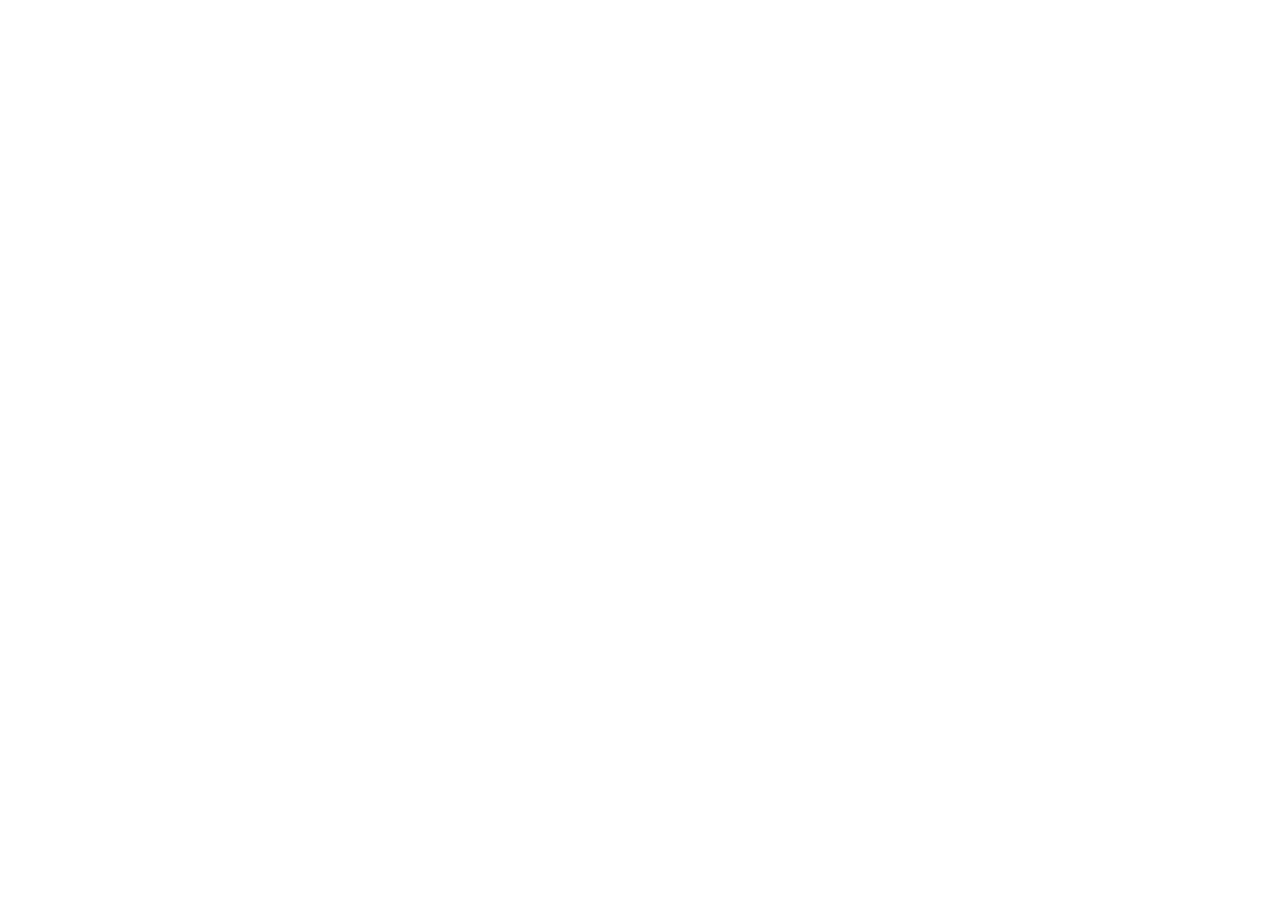
==== index.html @ 75bab187 "yoo" ====
<!--
<!DOCTYPE html>
<html lang="fi">
 <head>
 <meta charset="utf-8">
 <meta name="viewport" content="width=device-width, initial-scale=1.0">
 <meta name="author" content="Tuuli ja Veeti">
 <meta name="description" content="">
 <meta name="keywords" content="ValoHQ, valorant,esports">
 <title>ValoHQ</title>
 

 <link href="testi.css" rel="stylesheet">
 
 </head>

 <body>
   <main>
   <div class="container palkki" >
      <div><div>
        </div>
       <!--
        <header class="header">

  <div class="left">
    <img src="Valorant_logo_-_pink_color_version.svg.png"
         class="valorantlogo"
         alt="valorant logo">

    <h1 class="otsikko">
      <a href="index.html" class="no-underline">ValoHQ</a>
    </h1>
  </div>

   Hamburger 
  <div class="hamburger" onclick="toggleMenu()"></div>

   Navigation 
  <nav id="menu">
    <a href="agentit.html">Agents</a>
    <a href="kartat.html">Maps</a>
    <a href="kokemukset.html">Player Experience</a>
    <a href="esports.html">Esports</a>
  </nav>
 
</header>

        
         <header class="header">
            <div class="left">
   <img src="Valorant_logo_-_pink_color_version.svg.png" 
         class="valorantlogo" 
         alt="valorant logo">
            

    <h1 class="otsikko">
      <a href="index.html" class="no-underline">ValoHQ</a>
    </h1>
  </div>

 <div class="mobile-container"></div>

<div class="hamburger" onclick="toggleMenu()">
    ☰
  </div>

 <div class="topnav" id="myTopnav">
    <a href="agentit.html">Agents</a>
    <a href="kartat.html">Maps</a>
    <a href="kokemukset.html">Player Experience</a>
    <a href="esports.html">Esports</a>
  <a href="javascript:void(0);" class="icon" onclick="myFunction()">
    <i class="fa fa-bars" style="color: rgb(19, 185, 58);">
    </i>
  </a>
</div>

<div style="padding-left:16px"></div>
-->
<!--
  <nav id="menu">
    <a href="agentit.html">Agents</a>
    <a href="kartat.html">Maps</a>
    <a href="kokemukset.html">Player Experience</a>
    <a href="esports.html">Esports</a>
  </nav>

  </header> 
    
-->

  <!--
  <header class="header">
      <div class="left">
       <img src="Valorant_logo_-_pink_color_version.svg.png" class="valorantlogo" alt="valorant logo">
    </section>
 <h1 class="otsikko"> <a href="index.html" class="no-underline">ValoHQ</a> 
 </h1>
      </div>

      <div class="hamburger" onclick="toggleMenu()">
    ☰
  </div>
     <nav>
    <a href="agentit.html" class="keskelle">Agents</a>
    <a href="kartat.html" class="keskelle">Maps</a>
    <a href="kokemukset.html" class="keskelle">Player Experience</a>
    <a href="esports.html" class="keskelle">Esports</a>
    </nav>
   </header> --> <!--
   </div>
   <div class="laatikko">
     <div><div>
      </div> -->
     <!--
    <p>
      Valorant is a multiplayer first-person shooter developed by Riot games, inc and published in 2020. 
      The game revolves around a 5v5 closed map where one team is selected as the defenders and each
       side plays 12 rounds per side, after which teams flip sides as one takes the defenders side,
        and the other attackers, the first team to reach 13 wins is then proclaimed the victors.
        <br>
       Each team has their own task, the defenders are tasked with defending a control point on the map 
       such as A, B or C while the attackers try to reach said control point and plant a bomb, that after 
       45s if not defused by the defenders blows and wins the round for attackers, defenders can win the
       round either by defusing the bomb, killing the enemy team or having time run out. Attackers can 
       win either by killing the enemy team or planting and having said bomb blow up.
       <br>
       The game consists of several roles such as “Duelist” “Initiator” “Sentinel” and “Controller” the 
       playable characters in Valorant fall into one of these categories and provide their own utility 
       depending on their class to the team.
    </p>
     </div>
   </main>
 <script>
  
 function myFunction() {
  var x = document.getElementById("myTopnav");
  if (x.className === "topnav") {
    x.className += " responsive";
  } else {
    x.className = "topnav";
  }
}
  
/*
  function toggleMenu() {
  document.getElementById("menu").classList.toggle("show");
}
  */
  </script>
 </body>
  </html>
-->
---- testi.css ----
/* fontti linkki*/
@import url('https://fonts.googleapis.com/css2?family=Cal+Sans&family=Lexend:wght@300&family=Tektur:wght@500&display=swap');


 /* burgeri */
.topnav {
  overflow: hidden;
  background-color: #1e1923;
}

.topnav a {
  float: left;
  display: block;
  color: #f2f2f2;
  text-align: center;
  padding: 14px 16px;
  text-decoration: none;
  font-size: 17px;
}

.topnav a:hover {
  background-color: #ddd;
  color: black;
}

.topnav a.active {
  background-color: #1e1923;
  color: white;
}

.topnav .icon {
  display: none;
}

@media screen and (max-width: 600px) {
  .topnav a:not(:first-child) {display: none;}
  .topnav a.icon {
    float: right;
    display: block;
  }
 body { max-width:100%;
       
}
}

@media screen and (max-width: 600px) {
  .topnav.responsive {position: relative;}
  .topnav.responsive .icon {
    position: absolute;
    right: 0;
    top: 0;
  }
  .topnav.responsive a {
    float: none;
    display: block;
    text-align: left;
  }
}
/* Taustakuva */
body {
    background-image: url("taustakuva.jpg");
    height: 100px;
    margin: 0;
    background-repeat:no-repeat;
    background-size: cover;
    background-position:center;
    background-attachment:fixed;
    width: 100%;

}
/*teksti */
p {
   color: white;
   font-family: "sans-serif";
   text-decoration: none;
   font-size: 1.2em;
   height: auto;
   margin: 10px;
}
/* Pääotsikko */
h1 {margin-left: 50px;
text-decoration: none;
font-size: 3em;
font-family: "Tektur";
color: white;
margin: 3rem;
height: 30%;
}

/* tekstilaatikoko */
.laatikko  {
  width: 75%;
  margin: auto;
  padding: 0;
  text-align: left;   
  background-color: #1e1923;
  height: 70%;
  max-width: 600px;
}
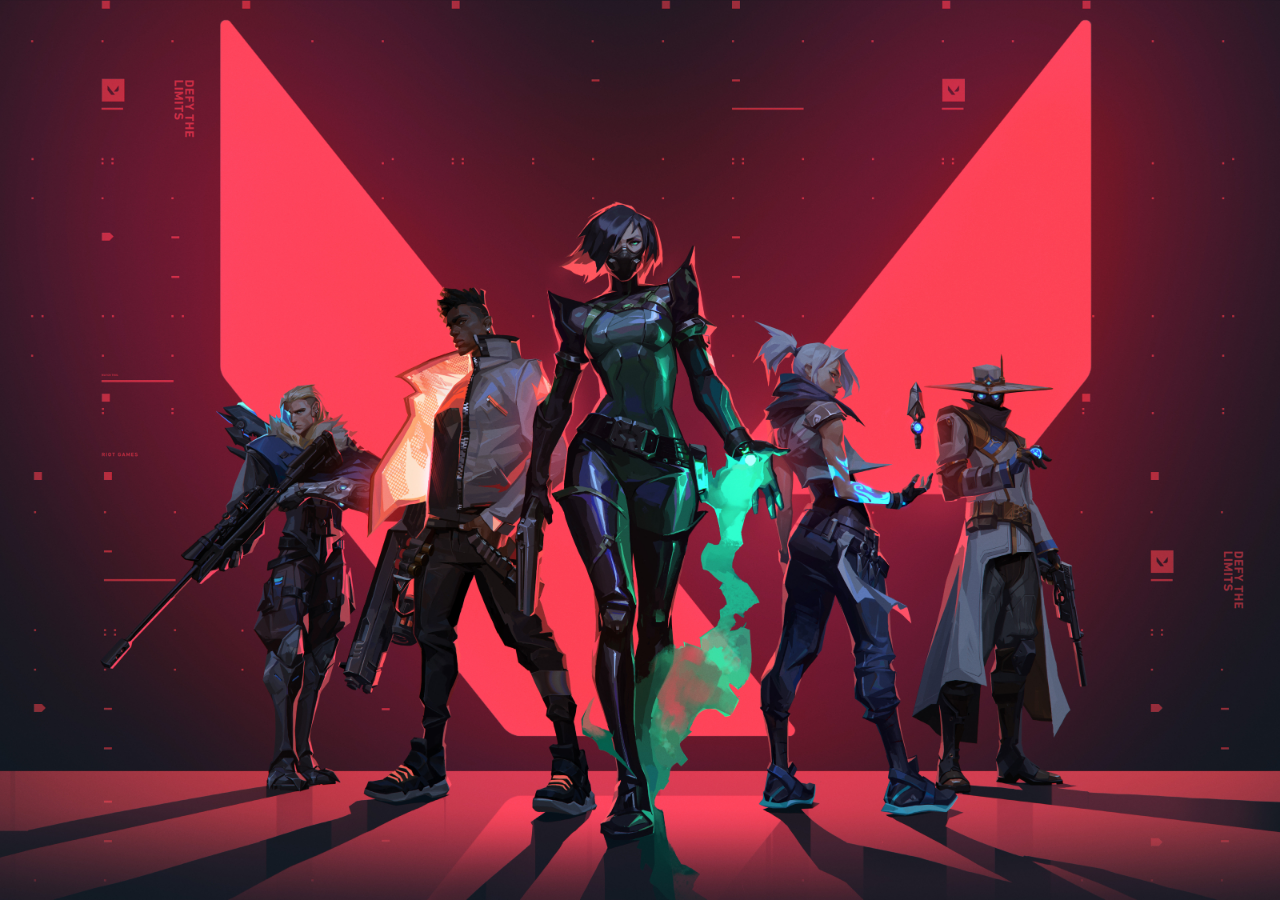
==== commit 507c4321: "u" ====
--- a/index.html
+++ b/index.html
@@ -1,4 +1,3 @@
-<!--
 <!DOCTYPE html>
 <html lang="fi">
  <head>
@@ -149,5 +148,4 @@
   */
   </script>
  </body>
-  </html>
--->+  </html>
--- a/testi.css
+++ b/testi.css
@@ -1,14 +1,31 @@
- /* fontti linkki*/
+ /* ═══════════════════════════════════════════════════════════════════
+    FONT IMPORTS - Load custom fonts from Google Fonts
+    ═══════════════════════════════════════════════════════════════════ */
 @import url('https://fonts.googleapis.com/css2?family=Cal+Sans&family=Lexend:wght@300&family=Tektur:wght@500&display=swap');
 
-
- /* burgeri */
+/* ═══════════════════════════════════════════════════════════════════
+    BASIC SETUP - Initialize box-sizing for all elements
+    ═══════════════════════════════════════════════════════════════════ */
+html {
+  box-sizing: border-box;
+}
+
+*, *::before, *::after {
+  box-sizing: inherit;
+}
+
+/* ═══════════════════════════════════════════════════════════════════
+    NAVIGATION BAR STYLES - Dark navigation with logo and title
+    ═══════════════════════════════════════════════════════════════════ */
 .topnav {
+  /* Hamburger menu container - dark background navigation bar */
   overflow: hidden;
   background-color: #1e1923;
+  box-sizing: border-box;
 }
 
 .topnav a {
+  /* Navigation links styling - floated left on desktop */
   float: left;
   display: block;
   color: #f2f2f2;
@@ -19,81 +36,373 @@
 }
 
 .topnav a:hover {
+  /* Change color when hovering over navigation links */
   background-color: #ddd;
   color: black;
 }
 
 .topnav a.active {
+  /* Active navigation item styling */
   background-color: #1e1923;
   color: white;
+  width: 80%;
 }
 
 .topnav .icon {
+  /* Burger menu icon - hidden on desktop */
   display: none;
 }
 
+.topnav .logo {
+  /* Logo image in navigation bar */
+  float: left;
+  height: 50px;
+  padding: 8px 16px;
+  display: block;
+}
+
+.topnav .nav-title {
+  /* "ValoHQ" title text next to logo */
+  float: left;
+  color: white;
+  font-family: "Tektur";
+  font-size: 1.5em;
+  margin: 0;
+  padding: 8px 10px;
+  display: flex;
+  align-items: center;
+}
+
+.topnav.responsive .logo {
+  /* Logo changes when menu opens on mobile */
+  float: none;
+}
+
+/* ═══════════════════════════════════════════════════════════════════
+    BACKGROUND AND BODY STYLES
+    ═══════════════════════════════════════════════════════════════════ */
+body {
+  /* Background image with dark gradient colors */
+  background-image: url("taustakuva.jpg");
+  height: auto;
+  margin: 0;
+  background-repeat: no-repeat;
+  background-size: cover;
+  background-position: center;
+  background-attachment: fixed;
+  width: 100%;
+  max-width: 100%;
+}
+
+/* ═════════════════════════════════════════════════════════════════════
+    TEXT STYLES - Paragraphs and headings
+    ═════════════════════════════════════════════════════════════════════ */
+p {
+  /* All paragraph text - white color with sans-serif font */
+  color: white;
+  font-family: "sans-serif";
+  text-decoration: none;
+  font-size: 1.2em;
+  height: auto;
+  margin: 10px;
+}
+
+h1 {
+  /* Main page title - large Tektur font */
+  text-decoration: none;
+  font-size: 3em;
+  font-family: "Tektur";
+  color: white;
+  margin: 3rem;
+  height: auto;
+  text-align: center;
+}
+
+h2 {
+  /* Section headings */
+  color: white;
+  font-family: sans-serif;
+  text-decoration: none;
+  font-size: 2.5em;
+  margin: 20px;
+}
+
+/* ═════════════════════════════════════════════════════════════════════
+    CONTENT BOX STYLES - Dark boxes for text content
+    ═════════════════════════════════════════════════════════════════════ */
+.laatikko {
+  /* Main content box - dark background with padding */
+  width: 100%;
+  margin: 20px auto;
+  padding: 30px;
+  text-align: left;
+  background-color: #1e1923;
+  min-height: auto;
+  max-width: 600px;
+  box-sizing: border-box;
+}
+
+/* ═════════════════════════════════════════════════════════════════════
+    AGENT SECTION STYLES - Grid of agent cards with images
+    ═════════════════════════════════════════════════════════════════════ */
+.agent-section {
+  /* Container for all agent categories */
+  display: flex;
+  justify-content: center;
+  align-items: center;
+  padding: 80px 40px;
+  gap: 40px;
+  margin: 0 auto;
+  max-width: 1200px;
+  flex-wrap: wrap;
+}
+
+.agent-card {
+  /* Individual agent category card (Duelist, Initiator, etc.) */
+  background-color: #1e1923;
+  color: white;
+  width: 500px;
+  padding: 30px;
+  border-radius: 20px;
+  text-align: center;
+}
+
+.agent-grid {
+  /* Grid layout for agent images within each card */
+  display: grid;
+  grid-template-columns: repeat(4, 1fr);
+  gap: 5px;
+}
+
+.agent-box {
+  /* Dark box around each agent image */
+  background-color: #2a2530;
+  padding: 8px;
+  border-radius: 8px;
+}
+
+.agent-grid img {
+  /* Agent images responsive sizing */
+  width: 100%;
+  height: auto;
+}
+
+/* ═════════════════════════════════════════════════════════════════════
+    EXPERIENCE BOX STYLES - Player experience section boxes
+    ═════════════════════════════════════════════════════════════════════ */
+.kokemuslaatikot {
+  /* Experience/feedback boxes - dark background with rounded corners */
+  background-color: #1e1923;
+  margin: 20px auto;
+  padding: 20px 30px;
+  color: white;
+  max-width: 600px;
+  border-radius: 10px;
+  width: calc(100% - 40px);
+}
+
+.kokemuslaatikot h2 {
+  /* Title inside experience box - larger text */
+  color: white;
+  font-family: "lexend";
+  text-decoration: none;
+  font-size: 1.8em;
+  margin: 0 0 15px 0;
+  text-align: center;
+}
+
+.kokemuslaatikot p {
+  /* Text inside experience box */
+  color: white;
+  font-family: "sans-serif";
+  font-size: 1em;
+  line-height: 1.6;
+  margin: 0;
+}
+
+/* ═════════════════════════════════════════════════════════════════════
+    MOBILE RESPONSIVE STYLES (max-width: 600px)
+    Only these styles apply on mobile phones and tablets
+    ═════════════════════════════════════════════════════════════════════ */
 @media screen and (max-width: 600px) {
-  .topnav a:not(:first-child) {display: none;}
+  /* Ensure proper box-sizing on mobile */
+  * {
+    box-sizing: border-box;
+  }
+
+  body {
+    /* Full width body with no horizontal scrolling */
+    width: 100%;
+    max-width: 100%;
+    overflow-x: hidden;
+    margin: 0;
+    padding: 0;
+  }
+
+  /* Navigation bar mobile - flexbox layout */
+  .topnav {
+    width: 100%;
+    max-width: 100%;
+    padding: 0;
+    box-sizing: border-box;
+    display: flex;
+    align-items: center;
+    justify-content: space-between;
+  }
+
+  .topnav .logo {
+    /* Smaller logo on mobile */
+    height: 25px;
+    padding: 2px 3px;
+    width: auto;
+    flex-shrink: 0;
+    order: 1;
+  }
+
+  .topnav .nav-title {
+    /* Show title on mobile with smaller size */
+    display: flex;
+    font-size: 1em;
+    padding: 2px 4px;
+    flex-shrink: 0;
+    order: 2;
+  }
+
+  .topnav a {
+    /* Hide regular links - shown in menu */
+    display: none;
+    padding: 4px 4px;
+    font-size: 10px;
+  }
+
   .topnav a.icon {
-    float: right;
+    /* Burger menu icon visible on mobile */
     display: block;
-  }
- body { max-width:100%;
-       
-}
-}
-
-@media screen and (max-width: 600px) {
-  .topnav.responsive {position: relative;}
-  .topnav.responsive .icon {
+    padding: 4px 4px;
+    flex-shrink: 0;
+    order: 3;
+  }
+
+  /* When user opens the burger menu */
+  .topnav.responsive {
+    position: relative;
+    display: block;
+  }
+
+  .topnav.responsive a {
+    /* Show links vertically when menu is open */
+    float: none;
+    display: block;
+    text-align: left;
+    width: 100%;
+    box-sizing: border-box;
+    clear: both;
+    padding: 8px 10px;
+  }
+
+  .topnav.responsive .logo {
+    /* Logo visible in menu mode */
+    display: block;
+  }
+
+  .topnav.responsive a.icon {
+    /* Keep burger icon in corner */
     position: absolute;
     right: 0;
     top: 0;
-  }
-  .topnav.responsive a {
-    float: none;
-    display: block;
-    text-align: left;
-  }
-}
-/* Taustakuva */
-body {
-    background-image: url("taustakuva.jpg");
-    height: 100px;
-    margin: 0;
-    background-repeat:no-repeat;
-    background-size: cover;
-    background-position:center;
-    background-attachment:fixed;
+    width: auto;
+    clear: none;
+  }
+
+  /* Mobile text styling - smaller sizes */
+  h1 {
+    font-size: 1.5em;
+    margin: 0.5rem;
+    padding: 0 5px;
+  }
+
+  p {
+    font-size: 0.9em;
+    margin: 6px;
+    padding: 0 5px;
+  }
+
+  /* Content boxes on mobile - full width with padding */
+  .laatikko {
+    padding: 8px;
+    width: calc(100% - 16px);
+    margin: 10px auto;
+  }
+
+  /* Agent section mobile - vertical layout */
+  .agent-section {
+    padding: 6px 10px;
+    gap: 10px;
+    flex-direction: column;
+  }
+
+  .agent-card {
     width: 100%;
-
-}
-/*teksti */
-p {
-   color: white;
-   font-family: "sans-serif";
-   text-decoration: none;
-   font-size: 1.2em;
-   height: auto;
-   margin: 10px;
-}
-/* Pääotsikko */
-h1 {margin-left: 50px;
-text-decoration: none;
-font-size: 3em;
-font-family: "Tektur";
-color: white;
-margin: 3rem;
-height: 30%;
-}
-
-/* tekstilaatikoko */
-.laatikko  {
-  width: 75%;
-  margin: auto;
-  padding: 0;
-  text-align: left;   
-  background-color: #1e1923;
-  height: 70%;
-  max-width: 600px;
+    max-width: 100%;
+    padding: 5px;
+  }
+
+  .agent-grid {
+    /* 2 columns on mobile instead of 4 */
+    grid-template-columns: repeat(2, 1fr);
+    gap: 2px;
+  }
+
+  .agent-box {
+    /* Smaller agent boxes on mobile */
+    padding: 3px;
+  }
+
+  h2 {
+    /* Smaller headings on mobile */
+    font-size: 1.1em;
+    margin: 3px;
+  }
+
+  /* Experience boxes on mobile - full width */
+  .kokemuslaatikot {
+    margin: 5px auto;
+    padding: 4px 6px;
+    max-width: 90%;
+    width: calc(100% - 12px);
+    border-radius: 6px;
+  }
+
+  .kokemuslaatikot h2 {
+    font-size: 0.8em;
+    margin: 0 0 3px 0;
+  }
+
+  .kokemuslaatikot p {
+    font-size: 0.7em;
+    line-height: 1.2;
+  }
+}
+
+/* ═════════════════════════════════════════════════════════════════════
+    DESKTOP RESPONSIVE STYLES (min-width: 601px)
+    Only these styles apply on desktop computers
+    ═════════════════════════════════════════════════════════════════════ */
+@media (min-width: 601px) {
+  /* Show full navigation on desktop */
+  .topnav a {
+    display: inline-block !important;
+    padding: 12px 20px !important;
+    font-size: 15px !important;
+  }
+
+  .topnav a.icon {
+    /* Hide burger menu on desktop */
+    display: none !important;
+  }
+
+  .topnav .nav-title {
+    /* Show title on desktop */
+    display: flex;
+  }
 }
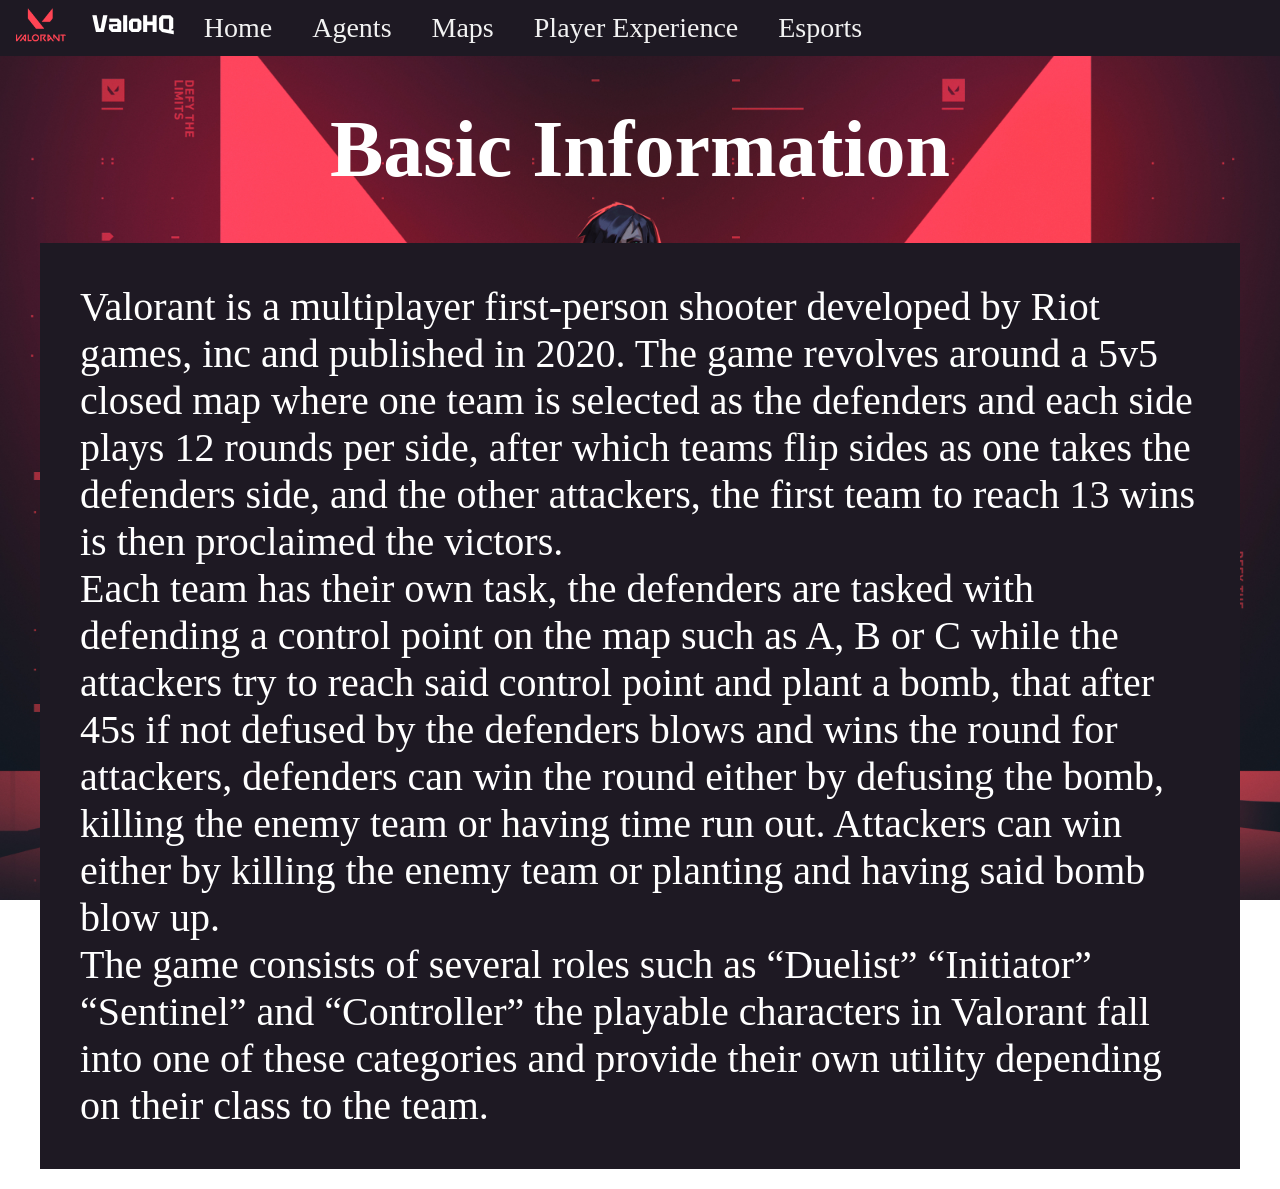
==== commit a605c772: "yes" ====
--- a/index.html
+++ b/index.html
@@ -1,119 +1,36 @@
 <!DOCTYPE html>
-<html lang="fi">
- <head>
- <meta charset="utf-8">
- <meta name="viewport" content="width=device-width, initial-scale=1.0">
- <meta name="author" content="Tuuli ja Veeti">
- <meta name="description" content="">
- <meta name="keywords" content="ValoHQ, valorant,esports">
- <title>ValoHQ</title>
- 
+<html>
+<head>
+<meta name="viewport" content="width=device-width, initial-scale=1">
+<link rel="stylesheet" href="https://cdnjs.cloudflare.com/ajax/libs/font-awesome/4.7.0/css/font-awesome.min.css">
 
- <link href="testi.css" rel="stylesheet">
- 
- </head>
+<link href="testi.css" rel="stylesheet">
+</head>
+<body>
 
- <body>
-   <main>
-   <div class="container palkki" >
-      <div><div>
-        </div>
-       <!--
-        <header class="header">
-
-  <div class="left">
-    <img src="Valorant_logo_-_pink_color_version.svg.png"
-         class="valorantlogo"
-         alt="valorant logo">
-
-    <h1 class="otsikko">
-      <a href="index.html" class="no-underline">ValoHQ</a>
-    </h1>
-  </div>
-
-   Hamburger 
-  <div class="hamburger" onclick="toggleMenu()"></div>
-
-   Navigation 
-  <nav id="menu">
-    <a href="agentit.html">Agents</a>
-    <a href="kartat.html">Maps</a>
-    <a href="kokemukset.html">Player Experience</a>
-    <a href="esports.html">Esports</a>
-  </nav>
- 
-</header>
-
-        
-         <header class="header">
-            <div class="left">
-   <img src="Valorant_logo_-_pink_color_version.svg.png" 
-         class="valorantlogo" 
-         alt="valorant logo">
-            
-
-    <h1 class="otsikko">
-      <a href="index.html" class="no-underline">ValoHQ</a>
-    </h1>
-  </div>
-
- <div class="mobile-container"></div>
-
-<div class="hamburger" onclick="toggleMenu()">
-    ☰
-  </div>
-
- <div class="topnav" id="myTopnav">
-    <a href="agentit.html">Agents</a>
-    <a href="kartat.html">Maps</a>
-    <a href="kokemukset.html">Player Experience</a>
-    <a href="esports.html">Esports</a>
+<div class="topnav" id="myTopnav">
+  <img src="Valorant_logo_-_pink_color_version.svg.png" class="logo" alt="Valorant logo">
+  <h1 class="nav-title">ValoHQ</h1>
+  <a href="index.html">Home</a>
+  <a href="agentit.html">Agents</a>
+  <a href="kartat.html">Maps</a>
+  <a href="kokemukset.html">Player Experience</a>
+  <a href="esports.html">Esports</a>
   <a href="javascript:void(0);" class="icon" onclick="myFunction()">
-    <i class="fa fa-bars" style="color: rgb(19, 185, 58);">
-    </i>
+    <i class="fa fa-bars"></i>
   </a>
 </div>
+<div style="padding-left:16px">
+</div>
+</div>
 
-<div style="padding-left:16px"></div>
--->
-<!--
-  <nav id="menu">
-    <a href="agentit.html">Agents</a>
-    <a href="kartat.html">Maps</a>
-    <a href="kokemukset.html">Player Experience</a>
-    <a href="esports.html">Esports</a>
-  </nav>
+<h1> Basic Information</h1>
 
-  </header> 
-    
--->
-
-  <!--
-  <header class="header">
-      <div class="left">
-       <img src="Valorant_logo_-_pink_color_version.svg.png" class="valorantlogo" alt="valorant logo">
-    </section>
- <h1 class="otsikko"> <a href="index.html" class="no-underline">ValoHQ</a> 
- </h1>
+<div class="laatikko">
+     <div><div>
       </div>
-
-      <div class="hamburger" onclick="toggleMenu()">
-    ☰
-  </div>
-     <nav>
-    <a href="agentit.html" class="keskelle">Agents</a>
-    <a href="kartat.html" class="keskelle">Maps</a>
-    <a href="kokemukset.html" class="keskelle">Player Experience</a>
-    <a href="esports.html" class="keskelle">Esports</a>
-    </nav>
-   </header> --> <!--
-   </div>
-   <div class="laatikko">
-     <div><div>
-      </div> -->
-     <!--
-    <p>
-      Valorant is a multiplayer first-person shooter developed by Riot games, inc and published in 2020. 
+<p>
+ Valorant is a multiplayer first-person shooter developed by Riot games, inc and published in 2020. 
       The game revolves around a 5v5 closed map where one team is selected as the defenders and each
        side plays 12 rounds per side, after which teams flip sides as one takes the defenders side,
         and the other attackers, the first team to reach 13 wins is then proclaimed the victors.
@@ -127,12 +44,10 @@
        The game consists of several roles such as “Duelist” “Initiator” “Sentinel” and “Controller” the 
        playable characters in Valorant fall into one of these categories and provide their own utility 
        depending on their class to the team.
-    </p>
-     </div>
-   </main>
- <script>
-  
- function myFunction() {
+</p>
+
+<script>
+function myFunction() {
   var x = document.getElementById("myTopnav");
   if (x.className === "topnav") {
     x.className += " responsive";
@@ -140,12 +55,7 @@
     x.className = "topnav";
   }
 }
-  
-/*
-  function toggleMenu() {
-  document.getElementById("menu").classList.toggle("show");
-}
-  */
-  </script>
- </body>
-  </html>+</script>
+
+</body>
+</html>
--- a/testi.css
+++ b/testi.css
@@ -1,11 +1,5 @@
- /* ═══════════════════════════════════════════════════════════════════
-    FONT IMPORTS - Load custom fonts from Google Fonts
-    ═══════════════════════════════════════════════════════════════════ */
 @import url('https://fonts.googleapis.com/css2?family=Cal+Sans&family=Lexend:wght@300&family=Tektur:wght@500&display=swap');
 
-/* ═══════════════════════════════════════════════════════════════════
-    BASIC SETUP - Initialize box-sizing for all elements
-    ═══════════════════════════════════════════════════════════════════ */
 html {
   box-sizing: border-box;
 }
@@ -14,18 +8,13 @@
   box-sizing: inherit;
 }
 
-/* ═══════════════════════════════════════════════════════════════════
-    NAVIGATION BAR STYLES - Dark navigation with logo and title
-    ═══════════════════════════════════════════════════════════════════ */
 .topnav {
-  /* Hamburger menu container - dark background navigation bar */
   overflow: hidden;
   background-color: #1e1923;
   box-sizing: border-box;
 }
 
 .topnav a {
-  /* Navigation links styling - floated left on desktop */
   float: left;
   display: block;
   color: #f2f2f2;
@@ -36,25 +25,21 @@
 }
 
 .topnav a:hover {
-  /* Change color when hovering over navigation links */
   background-color: #ddd;
   color: black;
 }
 
 .topnav a.active {
-  /* Active navigation item styling */
   background-color: #1e1923;
   color: white;
   width: 80%;
 }
 
 .topnav .icon {
-  /* Burger menu icon - hidden on desktop */
   display: none;
 }
 
 .topnav .logo {
-  /* Logo image in navigation bar */
   float: left;
   height: 50px;
   padding: 8px 16px;
@@ -62,7 +47,6 @@
 }
 
 .topnav .nav-title {
-  /* "ValoHQ" title text next to logo */
   float: left;
   color: white;
   font-family: "Tektur";
@@ -74,15 +58,11 @@
 }
 
 .topnav.responsive .logo {
-  /* Logo changes when menu opens on mobile */
+
   float: none;
 }
 
-/* ═══════════════════════════════════════════════════════════════════
-    BACKGROUND AND BODY STYLES
-    ═══════════════════════════════════════════════════════════════════ */
 body {
-  /* Background image with dark gradient colors */
   background-image: url("taustakuva.jpg");
   height: auto;
   margin: 0;
@@ -94,11 +74,7 @@
   max-width: 100%;
 }
 
-/* ═════════════════════════════════════════════════════════════════════
-    TEXT STYLES - Paragraphs and headings
-    ═════════════════════════════════════════════════════════════════════ */
 p {
-  /* All paragraph text - white color with sans-serif font */
   color: white;
   font-family: "sans-serif";
   text-decoration: none;
@@ -108,7 +84,6 @@
 }
 
 h1 {
-  /* Main page title - large Tektur font */
   text-decoration: none;
   font-size: 3em;
   font-family: "Tektur";
@@ -119,7 +94,6 @@
 }
 
 h2 {
-  /* Section headings */
   color: white;
   font-family: sans-serif;
   text-decoration: none;
@@ -127,11 +101,7 @@
   margin: 20px;
 }
 
-/* ═════════════════════════════════════════════════════════════════════
-    CONTENT BOX STYLES - Dark boxes for text content
-    ═════════════════════════════════════════════════════════════════════ */
 .laatikko {
-  /* Main content box - dark background with padding */
   width: 100%;
   margin: 20px auto;
   padding: 30px;
@@ -142,11 +112,7 @@
   box-sizing: border-box;
 }
 
-/* ═════════════════════════════════════════════════════════════════════
-    AGENT SECTION STYLES - Grid of agent cards with images
-    ═════════════════════════════════════════════════════════════════════ */
 .agent-section {
-  /* Container for all agent categories */
   display: flex;
   justify-content: center;
   align-items: center;
@@ -158,7 +124,6 @@
 }
 
 .agent-card {
-  /* Individual agent category card (Duelist, Initiator, etc.) */
   background-color: #1e1923;
   color: white;
   width: 500px;
@@ -168,30 +133,60 @@
 }
 
 .agent-grid {
-  /* Grid layout for agent images within each card */
   display: grid;
   grid-template-columns: repeat(4, 1fr);
   gap: 5px;
 }
 
 .agent-box {
-  /* Dark box around each agent image */
+  background-color: #1e1923;
+  padding: 8px;
+  border-radius: 8px;
+}
+
+.agent-grid img {
+  width: 100%;
+  height: auto;
+}
+
+.map-section {
+  display: flex;
+  justify-content: center;
+  align-items: center;
+  padding: 80px 40px;
+  gap: 40px;
+  margin: 0 auto;
+  max-width: 1200px;
+  flex-wrap: wrap;
+}
+
+.map-card {
+  background-color: #1e1923;
+  color: white;
+  width: 500px;
+  padding: 20px;
+  border-radius: 20px;
+  text-align: center;
+}
+
+.map-grid {
+  display: grid;
+  grid-template-columns: repeat(4, 1fr);
+  gap: 5px;
+}
+
+.map-box {
   background-color: #2a2530;
   padding: 8px;
   border-radius: 8px;
 }
 
-.agent-grid img {
-  /* Agent images responsive sizing */
+.map-grid img {
   width: 100%;
   height: auto;
 }
 
-/* ═════════════════════════════════════════════════════════════════════
-    EXPERIENCE BOX STYLES - Player experience section boxes
-    ═════════════════════════════════════════════════════════════════════ */
 .kokemuslaatikot {
-  /* Experience/feedback boxes - dark background with rounded corners */
   background-color: #1e1923;
   margin: 20px auto;
   padding: 20px 30px;
@@ -202,7 +197,6 @@
 }
 
 .kokemuslaatikot h2 {
-  /* Title inside experience box - larger text */
   color: white;
   font-family: "lexend";
   text-decoration: none;
@@ -212,7 +206,6 @@
 }
 
 .kokemuslaatikot p {
-  /* Text inside experience box */
   color: white;
   font-family: "sans-serif";
   font-size: 1em;
@@ -220,18 +213,13 @@
   margin: 0;
 }
 
-/* ═════════════════════════════════════════════════════════════════════
-    MOBILE RESPONSIVE STYLES (max-width: 600px)
-    Only these styles apply on mobile phones and tablets
-    ═════════════════════════════════════════════════════════════════════ */
 @media screen and (max-width: 600px) {
-  /* Ensure proper box-sizing on mobile */
   * {
     box-sizing: border-box;
   }
 
   body {
-    /* Full width body with no horizontal scrolling */
+   
     width: 100%;
     max-width: 100%;
     overflow-x: hidden;
@@ -239,7 +227,6 @@
     padding: 0;
   }
 
-  /* Navigation bar mobile - flexbox layout */
   .topnav {
     width: 100%;
     max-width: 100%;
@@ -251,7 +238,7 @@
   }
 
   .topnav .logo {
-    /* Smaller logo on mobile */
+    
     height: 25px;
     padding: 2px 3px;
     width: auto;
@@ -260,7 +247,7 @@
   }
 
   .topnav .nav-title {
-    /* Show title on mobile with smaller size */
+   
     display: flex;
     font-size: 1em;
     padding: 2px 4px;
@@ -269,28 +256,24 @@
   }
 
   .topnav a {
-    /* Hide regular links - shown in menu */
     display: none;
     padding: 4px 4px;
     font-size: 10px;
   }
 
   .topnav a.icon {
-    /* Burger menu icon visible on mobile */
     display: block;
     padding: 4px 4px;
     flex-shrink: 0;
     order: 3;
   }
 
-  /* When user opens the burger menu */
   .topnav.responsive {
     position: relative;
     display: block;
   }
 
   .topnav.responsive a {
-    /* Show links vertically when menu is open */
     float: none;
     display: block;
     text-align: left;
@@ -301,12 +284,10 @@
   }
 
   .topnav.responsive .logo {
-    /* Logo visible in menu mode */
     display: block;
   }
 
   .topnav.responsive a.icon {
-    /* Keep burger icon in corner */
     position: absolute;
     right: 0;
     top: 0;
@@ -314,7 +295,6 @@
     clear: none;
   }
 
-  /* Mobile text styling - smaller sizes */
   h1 {
     font-size: 1.5em;
     margin: 0.5rem;
@@ -327,14 +307,12 @@
     padding: 0 5px;
   }
 
-  /* Content boxes on mobile - full width with padding */
   .laatikko {
     padding: 8px;
     width: calc(100% - 16px);
     margin: 10px auto;
   }
 
-  /* Agent section mobile - vertical layout */
   .agent-section {
     padding: 6px 10px;
     gap: 10px;
@@ -348,23 +326,19 @@
   }
 
   .agent-grid {
-    /* 2 columns on mobile instead of 4 */
     grid-template-columns: repeat(2, 1fr);
     gap: 2px;
   }
 
   .agent-box {
-    /* Smaller agent boxes on mobile */
     padding: 3px;
   }
 
   h2 {
-    /* Smaller headings on mobile */
     font-size: 1.1em;
     margin: 3px;
   }
 
-  /* Experience boxes on mobile - full width */
   .kokemuslaatikot {
     margin: 5px auto;
     padding: 4px 6px;
@@ -382,27 +356,83 @@
     font-size: 0.7em;
     line-height: 1.2;
   }
-}
-
-/* ═════════════════════════════════════════════════════════════════════
-    DESKTOP RESPONSIVE STYLES (min-width: 601px)
-    Only these styles apply on desktop computers
-    ═════════════════════════════════════════════════════════════════════ */
+
+   .agent-section {
+    padding: 6px 10px;
+    gap: 10px;
+    flex-direction: column;
+  }
+
+  .map-card {
+    width: 100%;
+    max-width: 100%;
+    padding: 5px;
+  }
+
+  .map-grid {
+    grid-template-columns: repeat(2, 1fr);
+    gap: 2px;
+  }
+
+  .map-box {
+    padding: 3px;
+  }
+}
+
 @media (min-width: 601px) {
-  /* Show full navigation on desktop */
   .topnav a {
     display: inline-block !important;
     padding: 12px 20px !important;
-    font-size: 15px !important;
+    font-size: 1.75em !important;
   }
 
   .topnav a.icon {
-    /* Hide burger menu on desktop */
     display: none !important;
   }
 
   .topnav .nav-title {
-    /* Show title on desktop */
     display: flex;
   }
+  .laatikko {
+    width: 100%;
+    max-width: 1200px;
+    margin: 20px auto;
+    padding: 30px;
+    height: 100%;
+    max-height: 1000px;
+  }
+  p{
+    font-size: 2.5em;
+  }
+  .kokemuslaatikot {
+    margin: 20px auto;
+    padding: 20px 30px;
+    max-width: 800px;
+    width: 100%;
+    max-width: 1200px;
+    border-radius: 10px;
+    font-size: 1.75em;
+  }
+  .agent-card {
+    width: 100%;
+    max-width: 1000px;
+    padding: 20px;
+    display: flex;
+    flex-direction: column;
+    font-size: 1.75em;
+  }
+
+   .map-card {
+    width: 100%;
+    max-width: 1200px;
+    padding: 10px;
+    display: flex;
+    flex-direction: column;
+    font-size: 2em;
+  }
+
+  h1 {
+    font-size: 5em;
+    font-family:"Cal Sans";
+  }
 }
